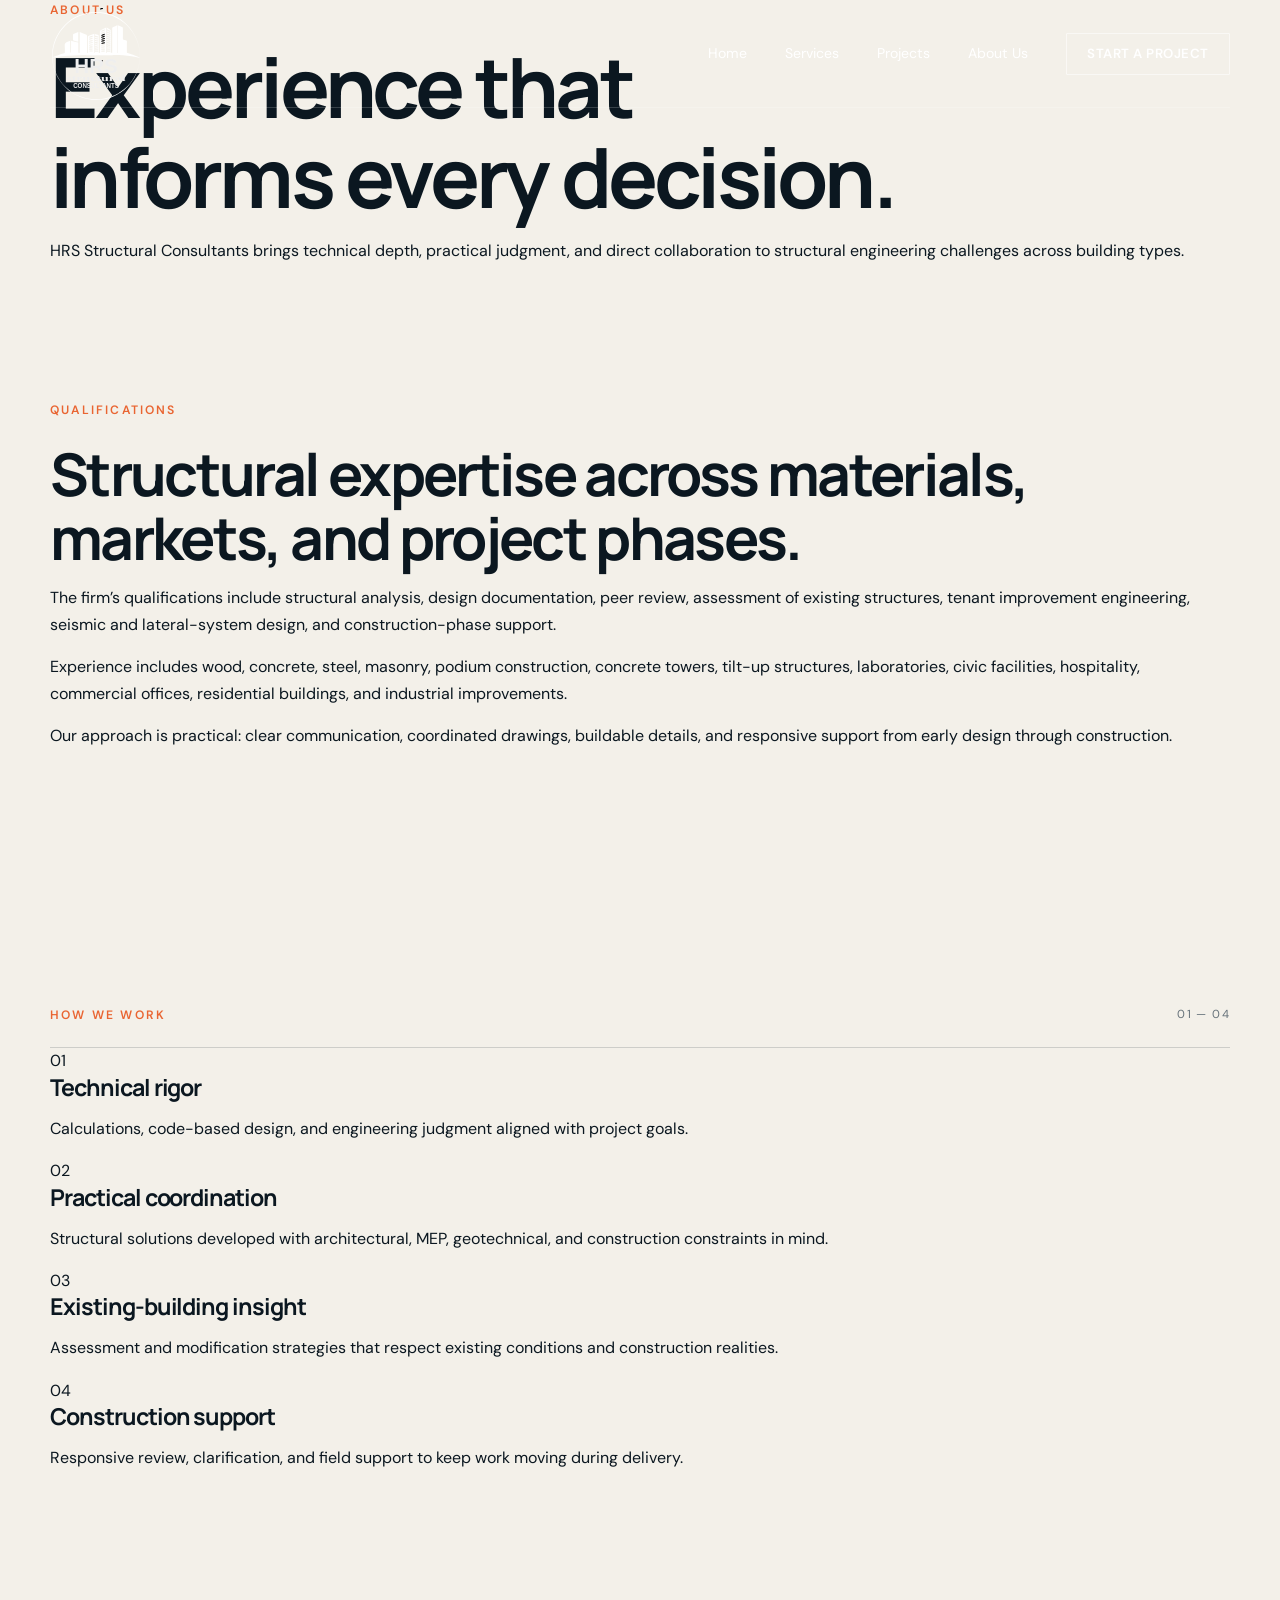
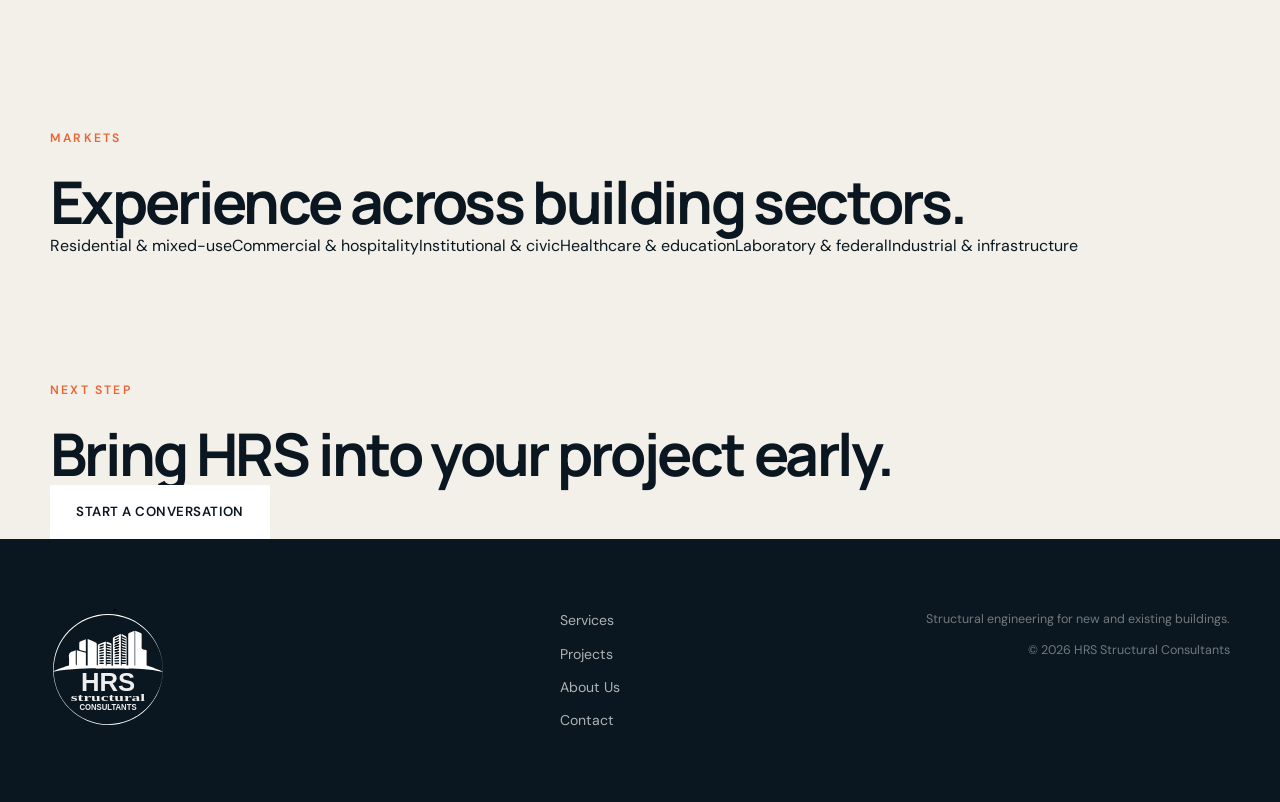
==== about.html @ b0ff2761 "Add about page" ====
<!doctype html>
<html lang="en">
<head>
  <meta charset="utf-8">
  <meta name="viewport" content="width=device-width, initial-scale=1">
  <meta name="description" content="Learn about the qualifications, technical approach, and project experience behind HRS Structural Consultants.">
  <meta name="theme-color" content="#0b1720">
  <title>About Us | HRS Structural Consultants</title>
  <link rel="preconnect" href="https://fonts.googleapis.com">
  <link rel="preconnect" href="https://fonts.gstatic.com" crossorigin>
  <link href="https://fonts.googleapis.com/css2?family=DM+Sans:wght@400;500;600&family=Manrope:wght@500;600;700&display=swap" rel="stylesheet">
  <link rel="stylesheet" href="styles.css">
</head>
<body>
  <a class="skip-link" href="#main">Skip to content</a>
  <header class="site-header" id="top"><div class="shell header-inner"><a class="brand" href="index.html" aria-label="HRS Structural Consultants home"><img class="brand-logo" src="assets/hrs-logo.svg" alt=""></a><button class="menu-toggle" type="button" aria-expanded="false" aria-controls="site-nav"><span></span><span></span><span class="sr-only">Open navigation</span></button><nav class="site-nav" id="site-nav" aria-label="Primary navigation"><a href="index.html">Home</a><a href="services.html">Services</a><a href="projects.html">Projects</a><a href="about.html" aria-current="page">About Us</a><a class="button button-small" href="contact.html">Start a project</a></nav></div></header>
  <main id="main">
    <section class="page-hero"><div class="page-hero-grid" aria-hidden="true"></div><div class="shell page-hero-content reveal is-visible"><p class="eyebrow">About Us</p><h1>Experience that informs every decision.</h1><p>HRS Structural Consultants brings technical depth, practical judgment, and direct collaboration to structural engineering challenges across building types.</p></div></section>
    <section class="section"><div class="shell content-split reveal"><div><p class="eyebrow">Qualifications</p><h2>Structural expertise across materials, markets, and project phases.</h2></div><div class="prose"><p>The firm’s qualifications include structural analysis, design documentation, peer review, assessment of existing structures, tenant improvement engineering, seismic and lateral-system design, and construction-phase support.</p><p>Experience includes wood, concrete, steel, masonry, podium construction, concrete towers, tilt-up structures, laboratories, civic facilities, hospitality, commercial offices, residential buildings, and industrial improvements.</p><p>Our approach is practical: clear communication, coordinated drawings, buildable details, and responsive support from early design through construction.</p></div></div></section>
    <section class="qualification-section section"><div class="shell"><div class="section-top reveal"><p class="eyebrow">How we work</p><p class="section-number">01 — 04</p></div><div class="qualification-grid"><article class="qualification-card reveal"><span>01</span><h3>Technical rigor</h3><p>Calculations, code-based design, and engineering judgment aligned with project goals.</p></article><article class="qualification-card reveal"><span>02</span><h3>Practical coordination</h3><p>Structural solutions developed with architectural, MEP, geotechnical, and construction constraints in mind.</p></article><article class="qualification-card reveal"><span>03</span><h3>Existing-building insight</h3><p>Assessment and modification strategies that respect existing conditions and construction realities.</p></article><article class="qualification-card reveal"><span>04</span><h3>Construction support</h3><p>Responsive review, clarification, and field support to keep work moving during delivery.</p></article></div></div></section>
    <section class="section"><div class="shell content-split reveal"><div><p class="eyebrow">Markets</p><h2>Experience across building sectors.</h2></div><div class="market-list"><span>Residential &amp; mixed-use</span><span>Commercial &amp; hospitality</span><span>Institutional &amp; civic</span><span>Healthcare &amp; education</span><span>Laboratory &amp; federal</span><span>Industrial &amp; infrastructure</span></div></div></section>
    <section class="page-cta"><div class="shell page-cta-inner reveal"><div><p class="eyebrow">Next step</p><h2>Bring HRS into your project early.</h2></div><a class="button button-light" href="contact.html">Start a conversation</a></div></section>
  </main>
  <footer class="site-footer"><div class="shell footer-grid"><a class="brand footer-brand" href="index.html" aria-label="HRS Structural Consultants home"><img class="brand-logo footer-logo" src="assets/hrs-logo.svg" alt=""></a><div class="footer-links"><a href="services.html">Services</a><a href="projects.html">Projects</a><a href="about.html">About Us</a><a href="contact.html">Contact</a></div><div class="footer-meta"><p>Structural engineering for new and existing buildings.</p><p>© <span class="year"></span> HRS Structural Consultants</p></div></div></footer>
  <script src="script.js"></script>
</body>
</html>
---- styles.css ----
:root {
  --ink: #0b1720;
  --ink-soft: #17303e;
  --paper: #f3f0e9;
  --paper-deep: #e7e2d8;
  --white: #fff;
  --muted: #66727a;
  --line: rgba(11, 23, 32, .16);
  --accent: #e96532;
  --accent-bright: #f47a45;
  --shell: min(1180px, calc(100vw - 48px));
  --display: "Manrope", sans-serif;
  --body: "DM Sans", sans-serif;
}

* { box-sizing: border-box; }
html { scroll-behavior: smooth; }
body {
  margin: 0;
  background: var(--paper);
  color: var(--ink);
  font-family: var(--body);
  font-size: 16px;
  line-height: 1.65;
  -webkit-font-smoothing: antialiased;
}
body.menu-open { overflow: hidden; }
img, svg { display: block; max-width: 100%; }
a { color: inherit; text-decoration: none; }
button, input, textarea { font: inherit; }
button { color: inherit; }
.shell { width: var(--shell); margin-inline: auto; }
.section { padding: 120px 0; }
.sr-only {
  position: absolute;
  width: 1px; height: 1px;
  padding: 0; margin: -1px;
  overflow: hidden; clip: rect(0, 0, 0, 0);
  white-space: nowrap; border: 0;
}
.skip-link {
  position: fixed; z-index: 1000;
  top: 12px; left: 12px;
  transform: translateY(-160%);
  padding: 10px 16px;
  background: var(--white);
  border-radius: 2px;
}
.skip-link:focus { transform: translateY(0); }
.eyebrow {
  margin: 0 0 22px;
  color: var(--accent);
  font-size: .76rem;
  font-weight: 600;
  letter-spacing: .18em;
  text-transform: uppercase;
}
h1, h2, h3 {
  font-family: var(--display);
  letter-spacing: -.045em;
  line-height: 1.08;
  margin: 0;
}
h1 { font-size: clamp(3.3rem, 6.5vw, 6.6rem); max-width: 850px; }
h2 { font-size: clamp(2.4rem, 4.6vw, 4.5rem); }
h3 { font-size: 1.45rem; }

.site-header {
  position: absolute;
  z-index: 20;
  inset: 0 0 auto;
  color: var(--white);
}
.header-inner {
  min-height: 108px;
  display: flex;
  align-items: center;
  justify-content: space-between;
  border-bottom: 1px solid rgba(255,255,255,.18);
}
.brand { display: inline-flex; align-items: center; gap: 12px; }
.brand-logo {
  width: 92px;
  height: 92px;
  object-fit: contain;
  filter: invert(1);
}
.site-nav { display: flex; align-items: center; gap: 38px; }
.site-nav > a:not(.button) {
  font-size: .88rem;
  position: relative;
}
.site-nav > a:not(.button)::after {
  content: "";
  position: absolute;
  inset: auto 0 -8px;
  height: 1px;
  background: var(--accent-bright);
  transform: scaleX(0);
  transform-origin: left;
  transition: transform .25s ease;
}
.site-nav > a:hover::after { transform: scaleX(1); }
.menu-toggle { display: none; }

.button {
  display: inline-flex;
  align-items: center;
  justify-content: center;
  min-height: 54px;
  padding: 0 25px;
  border: 1px solid var(--accent);
  border-radius: 1px;
  background: var(--accent);
  color: var(--white);
  font-size: .83rem;
  font-weight: 600;
  letter-spacing: .04em;
  text-transform: uppercase;
  cursor: pointer;
  transition: background .2s ease, color .2s ease, transform .2s ease;
}
.button:hover { background: transparent; color: var(--accent-bright); transform: translateY(-2px); }
.button-small {
  min-height: 42px;
  padding-inline: 20px;
  background: transparent;
  border-color: rgba(255,255,255,.55);
}
.button-small:hover { border-color: var(--accent-bright); }
.button-light { background: var(--white); border-color: var(--white); color: var(--ink); }
.button-light:hover { color: var(--white); border-color: var(--white); }

.hero {
  position: relative;
  overflow: hidden;
  min-height: 850px;
  padding: 198px 0 38px;
  color: var(--white);
  background:
    radial-gradient(circle at 76% 20%, rgba(47,92,114,.48), transparent 30%),
    linear-gradient(132deg, #0b1720 0%, #102936 58%, #0b1d28 100%);
}
.hero::before {
  content: "";
  position: absolute;
  width: 560px; height: 560px;
  left: -350px; top: 260px;
  border: 120px solid rgba(255,255,255,.025);
  transform: rotate(34deg);
}
.hero-grid, .about-grid {
  position: absolute;
  inset: 0;
  opacity: .25;
  background-image:
    linear-gradient(rgba(255,255,255,.09) 1px, transparent 1px),
    linear-gradient(90deg, rgba(255,255,255,.09) 1px, transparent 1px);
  background-size: 64px 64px;
  mask-image: linear-gradient(to right, black, transparent 70%);
}
.hero-layout {
  position: relative;
  z-index: 2;
  display: grid;
  grid-template-columns: 1.05fr .95fr;
  align-items: center;
  gap: 40px;
}
.hero-copy { position: relative; z-index: 3; min-width: 0; padding-bottom: 35px; }
.hero-lede {
  max-width: 610px;
  margin: 32px 0 0;
  color: rgba(255,255,255,.72);
  font-size: 1.18rem;
}
.hero-actions { display: flex; align-items: center; gap: 34px; margin-top: 44px; }
.text-link {
  font-size: .86rem;
  font-weight: 600;
  letter-spacing: .03em;
  text-transform: uppercase;
}
.text-link span { color: var(--accent-bright); margin-left: 6px; }
.hero-visual { position: relative; min-width: 0; margin-right: -70px; }
.hero-visual svg { filter: drop-shadow(0 30px 30px rgba(0,0,0,.22)); }
.frame-plane { fill: url(#frame-fill); opacity: .7; }
.frame-lines { fill: none; stroke: rgba(255,255,255,.62); stroke-width: 1.65; }
.frame-nodes { fill: var(--accent-bright); }
.drawing-note {
  position: absolute;
  padding: 5px 9px;
  border-left: 2px solid var(--accent);
  color: rgba(255,255,255,.7);
  background: rgba(11,23,32,.7);
  font-size: .66rem;
  letter-spacing: .08em;
  text-transform: uppercase;
}
.drawing-note::before {
  content: "";
  position: absolute;
  top: 50%; right: 100%;
  width: 60px; height: 1px;
  background: rgba(255,255,255,.35);
}
.note-a { top: 24%; right: 13%; }
.note-b { bottom: 24%; left: 22%; }
.visual-index {
  position: absolute;
  right: 20px; bottom: 30px;
  color: rgba(255,255,255,.35);
  font-family: var(--display);
  font-size: .72rem;
  letter-spacing: .18em;
}
.hero-proof {
  position: absolute;
  z-index: 3;
  left: 50%; bottom: 32px;
  transform: translateX(-50%);
  display: flex;
  align-items: center;
  gap: 22px;
  color: rgba(255,255,255,.45);
  font-size: .68rem;
  letter-spacing: .13em;
  text-transform: uppercase;
}
.hero-proof i { display: block; width: 34px; height: 1px; background: rgba(255,255,255,.18); }

.intro { background: var(--paper); }
.split-heading {
  display: grid;
  grid-template-columns: 1.5fr .7fr;
  gap: 90px;
  align-items: end;
}
.split-heading h2 { max-width: 760px; }
.split-heading > p { margin: 0 0 10px; color: var(--muted); font-size: 1.07rem; }

.services { padding-top: 20px; }
.section-top {
  display: flex;
  justify-content: space-between;
  border-bottom: 1px solid var(--line);
}
.section-number { margin: 0; color: var(--muted); font-size: .73rem; letter-spacing: .12em; }
.service-grid { display: grid; grid-template-columns: repeat(4, 1fr); }
.service-card {
  min-height: 390px;
  padding: 38px 28px 32px;
  border-right: 1px solid var(--line);
  position: relative;
  transition: color .3s ease, background .3s ease, transform .3s ease;
}
.service-card:first-child { border-left: 1px solid var(--line); }
.service-card:hover { color: var(--white); background: var(--ink-soft); transform: translateY(-8px); }
.service-number { display: block; color: var(--accent); font-size: .72rem; letter-spacing: .1em; }
.service-card svg {
  width: 70px;
  margin: 52px 0 42px;
  fill: none;
  stroke: currentColor;
  stroke-width: 1.5;
}
.service-card p { margin: 18px 0 0; color: var(--muted); font-size: .92rem; }
.service-card:hover p { color: rgba(255,255,255,.65); }

.projects { color: var(--white); background: var(--ink); }
.projects-heading {
  display: grid;
  grid-template-columns: 1.15fr .65fr;
  align-items: end;
  gap: 80px;
}
.projects-heading > p { margin: 0 0 8px; color: rgba(255,255,255,.55); }
.project-toolbar {
  display: flex;
  gap: 8px;
  margin: 64px 0 38px;
  overflow-x: auto;
  padding-bottom: 8px;
}
.filter {
  flex: 0 0 auto;
  padding: 10px 17px;
  border: 1px solid rgba(255,255,255,.17);
  background: transparent;
  color: rgba(255,255,255,.55);
  cursor: pointer;
  font-size: .75rem;
  letter-spacing: .04em;
}
.filter:hover, .filter.is-active { color: var(--white); border-color: var(--accent); background: rgba(233,101,50,.1); }
.project-grid { display: grid; grid-template-columns: repeat(2, 1fr); border-top: 1px solid rgba(255,255,255,.15); }
.project-card {
  min-height: 320px;
  padding: 42px 38px 34px;
  border-right: 1px solid rgba(255,255,255,.15);
  border-bottom: 1px solid rgba(255,255,255,.15);
  position: relative;
  overflow: hidden;
}
.project-card:nth-child(even) { border-right: 0; }
.project-card::before {
  content: "";
  position: absolute;
  width: 250px; height: 250px;
  right: -130px; top: -120px;
  border: 1px solid rgba(255,255,255,.09);
  transform: rotate(45deg);
  transition: transform .4s ease, border-color .4s ease;
}
.project-card:hover::before { transform: rotate(35deg) scale(1.25); border-color: rgba(233,101,50,.5); }
.project-meta {
  display: flex;
  justify-content: space-between;
  gap: 20px;
  color: rgba(255,255,255,.46);
  font-size: .69rem;
  letter-spacing: .1em;
  text-transform: uppercase;
}
.project-card h3 { margin-top: 56px; font-size: clamp(1.5rem, 2.4vw, 2.15rem); max-width: 430px; }
.project-card p { max-width: 480px; margin: 19px 0 0; color: rgba(255,255,255,.58); }
.project-material {
  position: absolute;
  right: 34px; bottom: 25px;
  color: var(--accent-bright);
  font-size: .65rem;
  letter-spacing: .1em;
  text-transform: uppercase;
}
.project-card[hidden] { display: none; }
.experience-note { margin: 24px 0 0; color: rgba(255,255,255,.38); font-size: .76rem; }

.metrics { padding-block: 0; background: var(--accent); color: var(--white); }
.metrics-grid { display: grid; grid-template-columns: repeat(4, 1fr); }
.metric { padding: 48px 25px; border-right: 1px solid rgba(255,255,255,.27); }
.metric:first-child { border-left: 1px solid rgba(255,255,255,.27); }
.metric strong { display: block; font-family: var(--display); font-size: 3rem; line-height: 1; }
.metric span { display: block; margin-top: 13px; font-size: .76rem; letter-spacing: .07em; text-transform: uppercase; }

.about-layout { display: grid; grid-template-columns: .85fr 1fr; gap: 110px; align-items: center; }
.about-visual {
  min-height: 610px;
  position: relative;
  padding: 35px;
  overflow: hidden;
  background: var(--ink-soft);
  color: var(--white);
}
.about-grid { opacity: .17; mask-image: none; }
.about-visual svg {
  position: relative;
  z-index: 1;
  fill: none;
  stroke: rgba(255,255,255,.38);
  stroke-width: 1.4;
}
.about-visual svg .accent-line { stroke: var(--accent-bright); stroke-width: 2; }
.about-visual > p {
  position: absolute;
  z-index: 2;
  left: 38px; right: 38px; bottom: 30px;
  padding-top: 18px;
  border-top: 1px solid rgba(255,255,255,.25);
  color: rgba(255,255,255,.7);
  font-family: var(--display);
  font-size: 1.05rem;
}
.about-copy h2 { max-width: 650px; }
.about-copy > p:not(.eyebrow) { color: var(--muted); }
.about-lede { margin-top: 34px; font-size: 1.15rem; color: var(--ink) !important; }
.about-values { display: grid; grid-template-columns: repeat(3, 1fr); margin-top: 48px; border-top: 1px solid var(--line); }
.about-values div { padding: 22px 14px 0 0; }
.about-values span { display: block; color: var(--accent); font-size: .66rem; }
.about-values strong { display: block; margin-top: 5px; font-family: var(--display); font-size: .93rem; }

.contact { padding-top: 30px; }
.contact-panel {
  padding: 76px;
  display: grid;
  grid-template-columns: .8fr 1fr;
  gap: 90px;
  background: var(--accent);
  color: var(--white);
}
.contact-copy h2 { font-size: clamp(2.7rem, 4.4vw, 4.3rem); }
.contact-copy > p:not(.eyebrow) { color: rgba(255,255,255,.75); max-width: 430px; }
.contact-copy .eyebrow { color: var(--white); opacity: .75; }
.contact-email {
  display: inline-flex;
  gap: 10px;
  margin-top: 40px;
  padding-bottom: 5px;
  border-bottom: 1px solid rgba(255,255,255,.55);
  font-size: .9rem;
}
.contact-form label { display: block; color: rgba(255,255,255,.72); font-size: .72rem; letter-spacing: .07em; text-transform: uppercase; }
.form-row { display: grid; grid-template-columns: 1fr 1fr; gap: 24px; }
.contact-form input, .contact-form textarea {
  width: 100%;
  margin: 5px 0 18px;
  padding: 11px 0;
  border: 0;
  border-bottom: 1px solid rgba(255,255,255,.48);
  border-radius: 0;
  outline: none;
  background: transparent;
  color: var(--white);
  resize: vertical;
  transition: border-color .2s ease;
}
.contact-form input:focus, .contact-form textarea:focus { border-color: var(--white); }
.contact-form .button { margin-top: 16px; }
.form-status { min-height: 1.6em; margin: 15px 0 0; font-size: .8rem; }

.site-footer { padding: 70px 0; background: var(--ink); color: var(--white); }
.footer-grid { display: grid; grid-template-columns: 1.1fr .5fr 1fr; gap: 70px; align-items: start; }
.footer-links { display: grid; gap: 10px; color: rgba(255,255,255,.67); font-size: .88rem; }
.footer-links a:hover { color: var(--accent-bright); }
.footer-logo { width: 116px; height: 116px; }
.footer-meta { color: rgba(255,255,255,.42); font-size: .78rem; text-align: right; }
.footer-meta p { margin: 0 0 10px; }

.reveal { opacity: 0; transform: translateY(22px); transition: opacity .7s ease, transform .7s ease; }
.reveal.is-visible { opacity: 1; transform: translateY(0); }
@media (prefers-reduced-motion: reduce) {
  html { scroll-behavior: auto; }
  *, *::before, *::after { animation-duration: .01ms !important; transition-duration: .01ms !important; }
  .reveal { opacity: 1; transform: none; }
}

@media (max-width: 980px) {
  :root { --shell: min(100% - 36px, 760px); }
  .section { padding: 90px 0; }
  .site-header { position: absolute; }
  .menu-toggle {
    position: relative;
    z-index: 30;
    width: 44px; height: 44px;
    display: grid;
    place-content: center;
    gap: 7px;
    border: 1px solid rgba(255,255,255,.3);
    background: transparent;
  }
  .menu-toggle span:not(.sr-only) { width: 20px; height: 1px; background: var(--white); transition: transform .25s ease; }
  .menu-toggle[aria-expanded="true"] span:first-child { transform: translateY(4px) rotate(45deg); }
  .menu-toggle[aria-expanded="true"] span:nth-child(2) { transform: translateY(-4px) rotate(-45deg); }
  .site-nav {
    position: fixed;
    inset: 0;
    display: flex;
    flex-direction: column;
    justify-content: center;
    align-items: flex-start;
    padding: 100px 12vw;
    background: var(--ink);
    transform: translateX(100%);
    transition: transform .35s ease;
  }
  .site-nav.is-open { transform: translateX(0); }
  .site-nav > a:not(.button) { font-family: var(--display); font-size: 2rem; }
  .hero { min-height: 950px; padding-top: 165px; }
  .hero-layout { grid-template-columns: 1fr; }
  .hero-visual { width: 100%; max-width: 590px; margin: -50px auto -40px; opacity: .8; }
  .hero-proof { position: relative; left: auto; bottom: auto; transform: none; margin-top: 55px; overflow-x: auto; }
  .split-heading, .projects-heading { grid-template-columns: 1fr; gap: 32px; }
  .service-grid { grid-template-columns: repeat(2, 1fr); }
  .service-card:nth-child(3) { border-left: 1px solid var(--line); }
  .project-grid { grid-template-columns: 1fr; }
  .project-card, .project-card:nth-child(even) { border-right: 0; }
  .about-layout { grid-template-columns: 1fr; gap: 65px; }
  .about-visual { min-height: 520px; }
  .contact-panel { padding: 55px; grid-template-columns: 1fr; gap: 55px; }
  .footer-grid { grid-template-columns: 1fr 1fr; }
  .footer-meta { grid-column: 1 / -1; text-align: left; }
}

@media (max-width: 620px) {
  :root { --shell: calc(100% - 28px); }
  .section { padding: 72px 0; }
  .header-inner { min-height: 88px; }
  .brand-logo { width: 70px; height: 70px; }
  .footer-logo { width: 104px; height: 104px; }
  .hero { min-height: 860px; padding-top: 140px; }
  h1 { font-size: clamp(3rem, 14vw, 4.3rem); }
  .hero-lede { font-size: 1rem; }
  .hero-actions { align-items: flex-start; flex-direction: column; gap: 22px; }
  .hero-visual { margin-top: -15px; }
  .drawing-note { display: none; }
  .hero-proof { gap: 13px; white-space: nowrap; }
  .hero-proof i { width: 16px; }
  .service-grid { grid-template-columns: 1fr; }
  .service-card, .service-card:nth-child(3) { min-height: 335px; border-left: 1px solid var(--line); }
  .service-card svg { margin: 38px 0 30px; }
  .project-card { min-height: 340px; padding: 32px 24px; }
  .project-meta { flex-direction: column; gap: 2px; }
  .project-material { left: 24px; right: auto; }
  .metrics-grid { grid-template-columns: repeat(2, 1fr); }
  .metric { padding: 32px 18px; border-bottom: 1px solid rgba(255,255,255,.27); }
  .metric:nth-child(odd) { border-left: 1px solid rgba(255,255,255,.27); }
  .metric strong { font-size: 2.4rem; }
  .about-visual { min-height: 430px; padding: 20px; }
  .about-values { grid-template-columns: 1fr; }
  .about-values div { padding-bottom: 15px; border-bottom: 1px solid var(--line); }
  .contact { padding-bottom: 0; }
  .contact-panel { width: 100%; padding: 55px 24px; }
  .form-row { grid-template-columns: 1fr; gap: 0; }
  .contact-email { font-size: .8rem; }
  .footer-grid { grid-template-columns: 1fr; gap: 42px; }
  .footer-meta { grid-column: auto; }
}
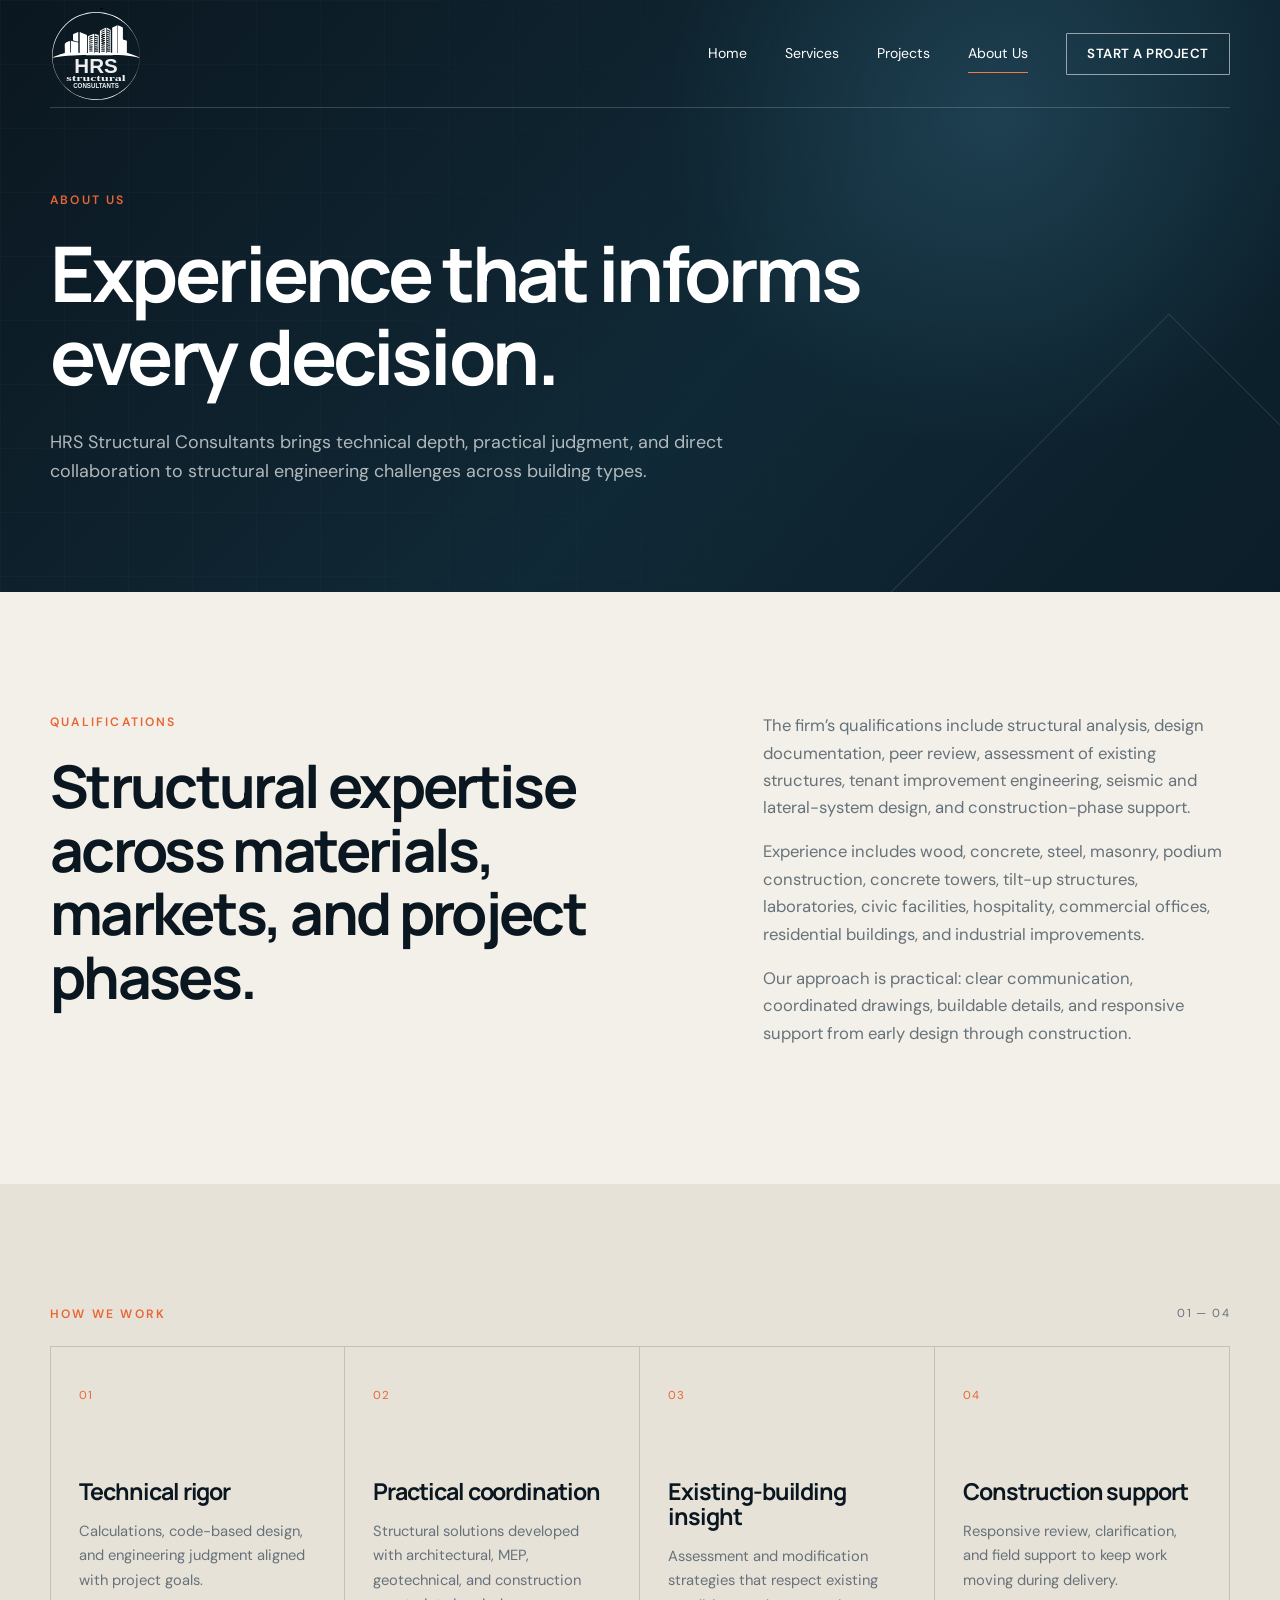
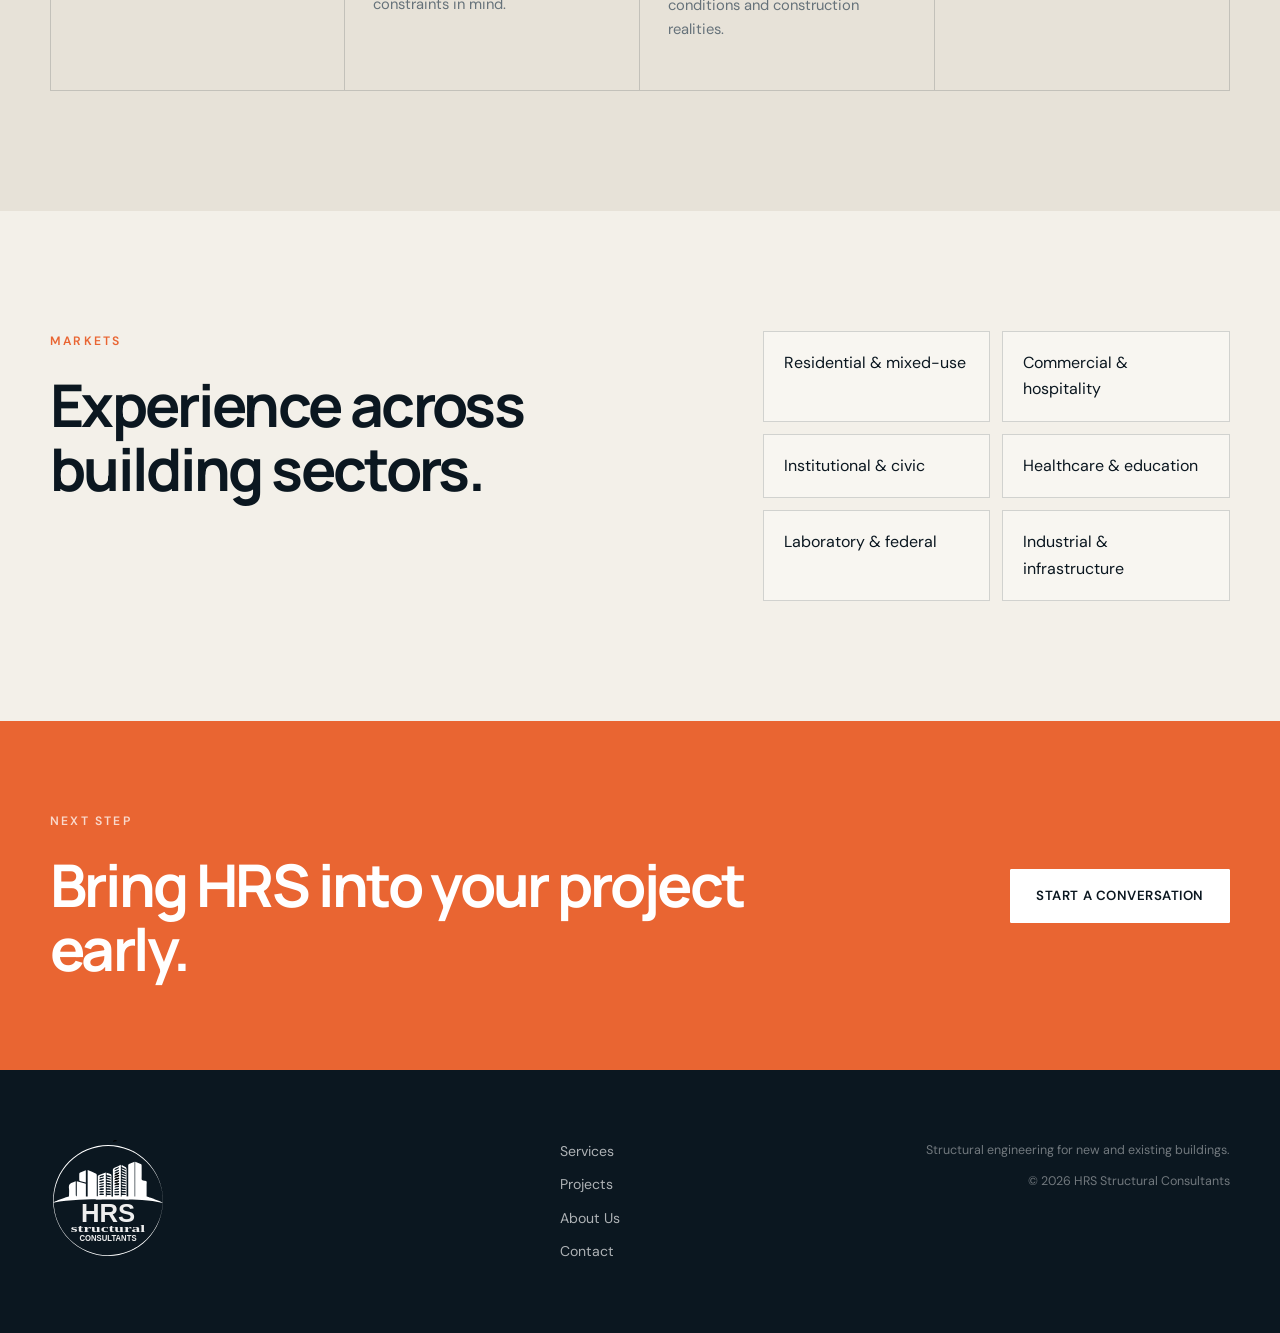
==== commit 52bf770f: "Link supplemental styles on about page" ====
--- a/about.html
+++ b/about.html
@@ -10,6 +10,7 @@
   <link rel="preconnect" href="https://fonts.gstatic.com" crossorigin>
   <link href="https://fonts.googleapis.com/css2?family=DM+Sans:wght@400;500;600&family=Manrope:wght@500;600;700&display=swap" rel="stylesheet">
   <link rel="stylesheet" href="styles.css">
+  <link rel="stylesheet" href="extra.css">
 </head>
 <body>
   <a class="skip-link" href="#main">Skip to content</a>
--- a/extra.css
+++ b/extra.css
@@ -0,0 +1,50 @@
+main { overflow: clip; }
+h1, h2, h3 { overflow-wrap: anywhere; }
+.site-nav > a[aria-current="page"]:not(.button)::after { transform: scaleX(1); }
+.project-toolbar { -webkit-overflow-scrolling: touch; overscroll-behavior-inline: contain; }
+.filter { display: inline-flex; align-items: center; gap: 10px; }
+.filter:focus-visible { outline: 2px solid var(--accent-bright); outline-offset: 3px; }
+.filter-count { display: inline-grid; min-width: 22px; height: 22px; padding-inline: 5px; place-items: center; border-radius: 999px; background: rgba(255,255,255,.1); color: var(--white); font-size: .67rem; }
+.filter.is-active .filter-count { background: var(--accent); }
+.project-toolbar-link { justify-content: flex-end; }
+.project-category-heading { min-height: 74px; margin: 0 0 26px; display: flex; align-items: end; gap: 20px; }
+.project-category-heading .eyebrow { margin: 0 auto 4px 0; }
+.project-category-heading h3 { font-size: clamp(1.5rem, 2.6vw, 2.3rem); }
+.project-category-heading > span { margin-bottom: 3px; color: rgba(255,255,255,.45); font-size: .76rem; letter-spacing: .08em; text-transform: uppercase; }
+.text-link-dark { display: inline-block; margin-top: 34px; color: var(--ink); }
+.contact-email { overflow-wrap: anywhere; }
+.page-hero { min-height: 560px; padding: 190px 0 105px; position: relative; overflow: hidden; display: flex; align-items: flex-end; color: var(--white); background: radial-gradient(circle at 78% 20%, rgba(47,92,114,.45), transparent 30%), linear-gradient(132deg, #0b1720 0%, #102936 58%, #0b1d28 100%); }
+.page-hero::after { content: ""; position: absolute; width: 440px; height: 440px; right: -110px; bottom: -255px; border: 1px solid rgba(255,255,255,.12); transform: rotate(45deg); }
+.page-hero-grid { position: absolute; inset: 0; opacity: .28; background-image: linear-gradient(rgba(255,255,255,.08) 1px, transparent 1px), linear-gradient(90deg, rgba(255,255,255,.08) 1px, transparent 1px); background-size: 64px 64px; mask-image: linear-gradient(to right, black, transparent 80%); }
+.page-hero-content { position: relative; z-index: 2; }
+.page-hero h1 { max-width: 950px; font-size: clamp(3.2rem, 6vw, 6rem); }
+.page-hero-content > p:last-child { max-width: 680px; margin: 30px 0 0; color: rgba(255,255,255,.68); font-size: 1.12rem; }
+.content-split { display: grid; grid-template-columns: 1.05fr .8fr; gap: 100px; align-items: start; }
+.content-split h2 { max-width: 650px; }
+.prose { color: var(--muted); font-size: 1.04rem; }
+.prose p:first-child { margin-top: 0; }
+.prose ul { margin: 25px 0 0; padding: 0; list-style: none; }
+.prose li { padding: 10px 0 10px 22px; position: relative; border-bottom: 1px solid var(--line); }
+.prose li::before { content: ""; position: absolute; left: 0; top: 21px; width: 8px; height: 1px; background: var(--accent); }
+.qualification-section, .section-muted { background: var(--paper-deep); }
+.qualification-grid { display: grid; grid-template-columns: repeat(4, 1fr); }
+.qualification-card { min-height: 330px; padding: 34px 28px; border-right: 1px solid var(--line); border-bottom: 1px solid var(--line); }
+.qualification-card:first-child { border-left: 1px solid var(--line); }
+.qualification-card span { color: var(--accent); font-size: .72rem; letter-spacing: .1em; }
+.qualification-card h3 { margin-top: 72px; }
+.qualification-card p { color: var(--muted); font-size: .92rem; }
+.service-detail-row { display: grid; grid-template-columns: 70px 1fr 1fr; gap: 56px; align-items: start; }
+.service-detail-number { color: var(--accent); font-size: .8rem; letter-spacing: .12em; }
+.market-list { display: grid; grid-template-columns: repeat(2, 1fr); gap: 12px; }
+.market-list span { padding: 18px 20px; border: 1px solid var(--line); background: rgba(255,255,255,.35); }
+.page-cta { padding: 90px 0; color: var(--white); background: var(--accent); }
+.page-cta-inner { display: flex; justify-content: space-between; align-items: center; gap: 40px; }
+.page-cta h2 { max-width: 780px; }
+.page-cta .eyebrow { color: var(--white); opacity: .75; }
+.contact-page { padding-top: 90px; }
+.contact-guidance { padding-top: 40px; }
+.compact-grid { grid-template-columns: repeat(3, 1fr); margin-top: 65px; }
+.compact-grid .qualification-card { min-height: 280px; }
+@media (max-width: 980px) { .page-hero { min-height: 520px; padding-top: 165px; } .content-split { grid-template-columns: 1fr; gap: 38px; } .qualification-grid { grid-template-columns: repeat(2, 1fr); } .qualification-card:nth-child(3) { border-left: 1px solid var(--line); } .service-detail-row { grid-template-columns: 48px 1fr; gap: 30px; } .service-detail-row .prose { grid-column: 2; } .page-cta-inner { align-items: flex-start; flex-direction: column; } .compact-grid { grid-template-columns: 1fr; } .compact-grid .qualification-card { border-left: 1px solid var(--line); } }
+@media (max-width: 620px) { .page-hero { min-height: 500px; padding: 145px 0 75px; } .page-hero h1 { font-size: clamp(2.8rem, 13vw, 4rem); } .page-hero-content > p:last-child { font-size: 1rem; } .project-category-heading { align-items: flex-start; flex-direction: column; gap: 4px; } .project-material { position: static; display: block; margin-top: 28px; } .qualification-grid { grid-template-columns: 1fr; } .qualification-card, .qualification-card:nth-child(3) { min-height: 260px; border-left: 1px solid var(--line); } .qualification-card h3 { margin-top: 48px; } .service-detail-row { grid-template-columns: 1fr; } .service-detail-row .prose { grid-column: auto; } .market-list { grid-template-columns: 1fr; } .page-cta { padding: 65px 0; } }
+@media (max-width: 420px) { :root { --shell: calc(100% - 24px); } .section { padding: 64px 0; } h1 { font-size: clamp(2.65rem, 13vw, 3.75rem); } h2 { font-size: clamp(2.05rem, 10vw, 3.2rem); } .button { width: 100%; padding-inline: 18px; text-align: center; } .site-nav { padding-inline: 9vw; } .site-nav > a:not(.button) { font-size: 1.75rem; } .hero { min-height: auto; padding-bottom: 54px; } .hero-visual { margin-bottom: 0; } .hero-proof { font-size: .62rem; } .project-toolbar { margin-top: 46px; } .filter { max-width: 84vw; white-space: normal; } .project-card { min-height: auto; padding: 28px 20px; } .project-card h3 { margin-top: 38px; } .metric { padding: 28px 14px; } .contact-panel { padding-inline: 20px; } .page-hero { min-height: 440px; padding-top: 132px; } .page-hero h1 { font-size: clamp(2.35rem, 12vw, 3.4rem); } }
